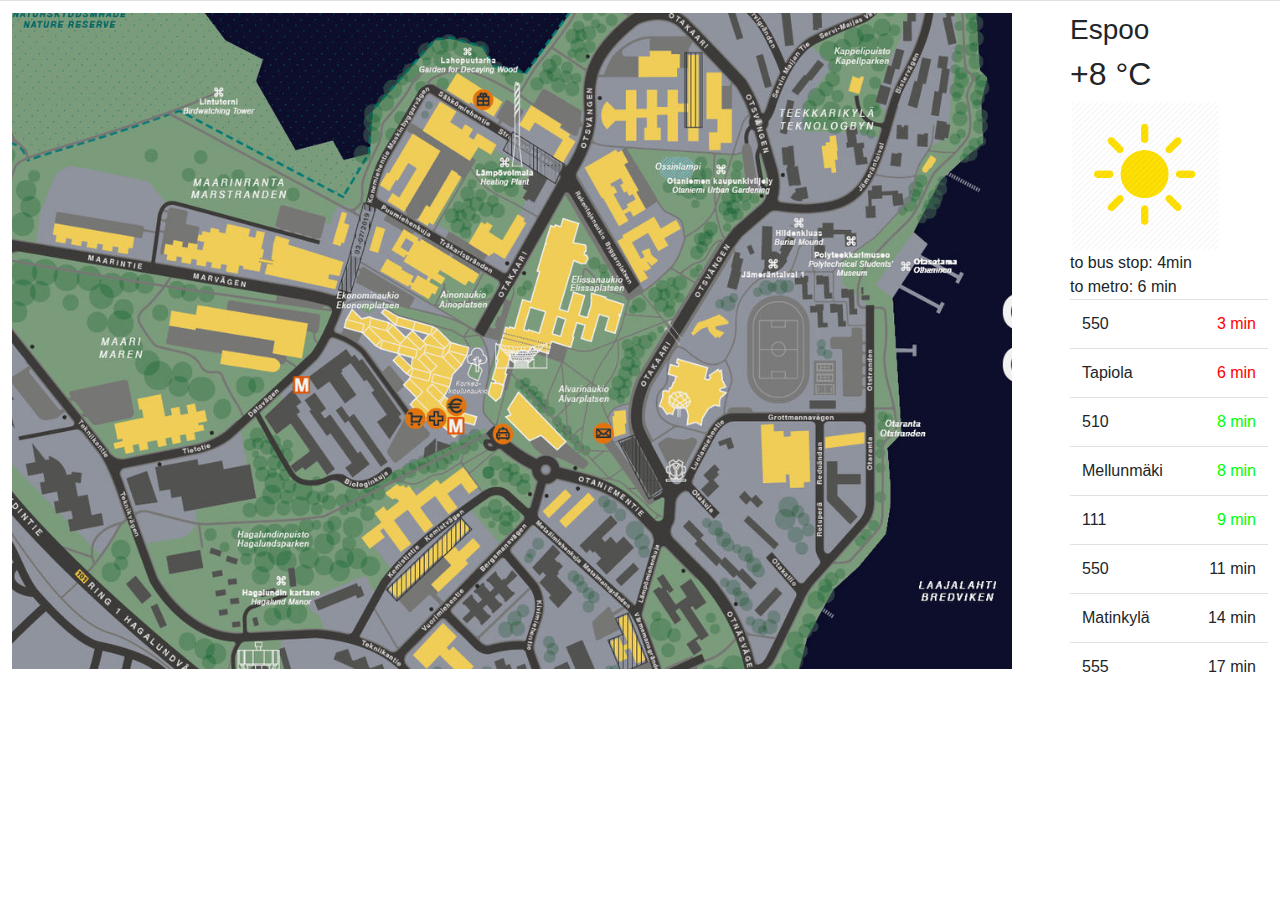
==== index.html @ c771f23b "added real schedules" ====
<!DOCTYPE html>
<html>
	<head>
    <meta chraset="utf8" />
    <title>Smart Signage</title>
    <script src="https://code.jquery.com/jquery-3.3.1.slim.min.js" integrity="sha384-q8i/X+965DzO0rT7abK41JStQIAqVgRVzpbzo5smXKp4YfRvH+8abtTE1Pi6jizo" crossorigin="anonymous"></script>
    <script src="https://cdnjs.cloudflare.com/ajax/libs/popper.js/1.14.7/umd/popper.min.js" integrity="sha384-UO2eT0CpHqdSJQ6hJty5KVphtPhzWj9WO1clHTMGa3JDZwrnQq4sF86dIHNDz0W1" crossorigin="anonymous"></script>
    <script src="js/bootstrap.js"></script>
    <script src="script.js"></script>
    <link rel="stylesheet" type="text/css" href="css/bootstrap.css">
    <link rel="stylesheet" type="text/css" href="style.css">
    </head>
    <body>
    <table id="table1" class="table" style="display:block">
      <tr>
      <td class="main" width="85%">
      <img src="campusmap.png" width="1000px" height="auto" />
      </td>
      <td width="15%">
        <div class="weather">
        <h3>Espoo</h3>
        <h2><nobr>+8 &deg;C</nobr></h2>
        <img src="sun.png" width="150px" height="auto" />
      
        </div>
        <div class="transport">
        <nobr>to bus stop: 4min</nobr><br />
        <nobr>to metro: 6 min</nobr><br />
        <table class="bus" width="100%">
		<tr width="100%">
        <td class="route">550</td>
        <td class="time red">3 min</td>
        </tr>
		<tr>
        <td class="route">Tapiola</td>
        <td class="time red">6 min</td>
        </tr>
		<tr>
        <td class="route">510</td>
        <td class="time green">8 min</td>
        </tr>
		<tr>
        <td class="route">Mellunmäki</td>
        <td class="time green">8 min</td>
        </tr>
		<tr width="100%">
        <td class="route">111</td>
        <td class="time green">9 min</td>
        </tr>
		<tr>
        <td class="route">550</td>
        <td class="time">11 min</td>
        </tr>
		<tr>
        <td class="route">Matinkylä</td>
        <td class="time">14 min</td>
        </tr>
		<tr>
        <td class="route">555</td>
        <td class="time">17 min</td>
        </tr>
        </table>
        </div>
      </td>
      </tr>
    </table>
    


    <table id="table2" class="table" style="display:none">
      <tr>
      <td class="main" width="85%">
      
      </td>
      <td width="15%">
        <div class="weather">
        <h3>Espoo</h3>
        <h2><nobr>+7 &deg;C</nobr></h2>
        <img src="sun.png" width="150px" height="auto" />
      
        </div>
        <div class="transport">
        <nobr>to bus stop: 4min</nobr><br />
        <nobr>to metro: 6 min</nobr><br />
        <table class="bus" width="100%">
		<tr width="100%">
        <td class="route">Mellunmäki</td>
        <td class="time red">5 min</td>
        </tr>
		<tr>
        <td class="route">550</td>
        <td class="time green">6 min</td>
        </tr>
		<tr>
        <td class="route">Matinkylä</td>
        <td class="time green">8 min</td>
        </tr>
		<tr>
        <td class="route">510</td>
        <td class="time green">9 min</td>
        </tr>
		<tr width="100%">
        <td class="route">Mellunmäki</td>
        <td class="time green">11 min</td>
        </tr>
		<tr>
        <td class="route">Matinkylä</td>
        <td class="time green">11 min</td>
        </tr>
		<tr>
        <td class="route">552</td>
        <td class="time">14 min</td>
        </tr>
		<tr>
        <td class="route">111</td>
        <td class="time">16 min</td>
        </tr>
        </table>
        </div>
      </td>
      </tr>
    </table>
    


    <table id="table3" class="table" style="display:none">
      <tr>
      <td class="main" width="85%">
      
      </td>
      <td width="15%">
        <div class="weather">
        <h3>Espoo</h3>
        <h2><nobr>+9 &deg;C</nobr></h2>
        <img src="sun.png" width="150px" height="auto" />
      
        </div>
        <div class="transport">
        <nobr>to bus stop: 4min</nobr><br />
        <nobr>to metro: 6 min</nobr><br />
        <table class="bus" width="100%">
		<tr width="100%">
        <td class="route">Vuosaari</td>
        <td class="time red">5 min</td>
        </tr>
		<tr>
        <td class="route">555</td>
        <td class="time red">5 min</td>
        </tr>
		<tr>
        <td class="route">550</td>
        <td class="time green">6 min</td>
        </tr>
		<tr>
        <td class="route">Mellunmäki</td>
        <td class="time green">8 min</td>
        </tr>
		<tr width="100%">
        <td class="route">Matinkylä</td>
        <td class="time green">8 min</td>
        </tr>
		<tr>
        <td class="route">510</td>
        <td class="time green">9 min</td>
        </tr>
		<tr>
        <td class="route">111</td>
        <td class="time">12 min</td>
        </tr>
		<tr>
        <td class="route">550</td>
        <td class="time">15 min</td>
        </tr>
        </table>
        </div>
      </td>
      </tr>
    </table>
    


    </body>
</html>
---- style.css ----
body
{

}

.main
{
width: 85%;
}

.weather
{
width: 15%;
}

.transport
{
width: 15%;
}

.table
{
width: 100%;
}
/*
#table1
{
display: block;
}

#table2
{
display: none;
}

#table3
{
display: none;
}*/

.route
{
width: 50%;
text-align: left;
}

.time
{
width: 50%;
text-align: right;
}

.bus
{
width: 198px;
}

.green /* go now */
{
color: #00ff00;
}

.grey /* no chance */
{
color: #666666;
}

.red /* you may try */
{
color: #ff0000;
}
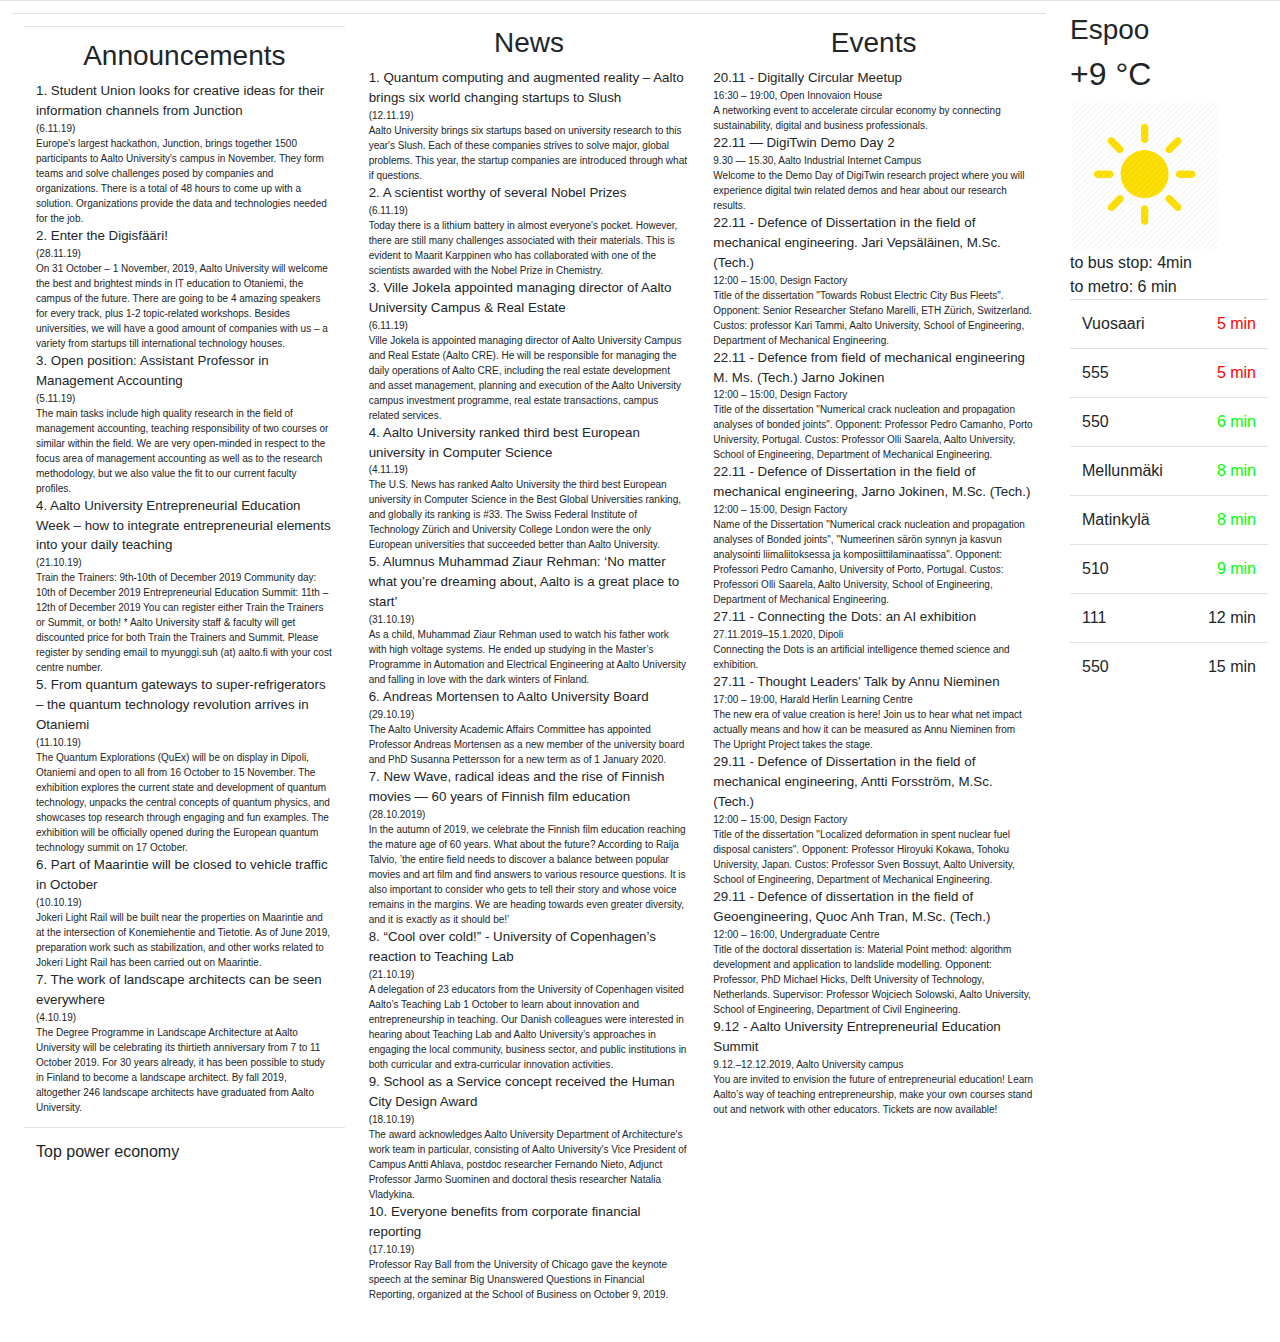
==== commit fb8d70c2: "added news etc to html" ====
--- a/index.html
+++ b/index.html
@@ -70,7 +70,18 @@
     <table id="table2" class="table" style="display:none">
       <tr>
       <td class="main" width="85%">
-      
+      <table>
+      <tr><td width="100%">
+      Dashboard<br/><br/><br/><br/><br/><br/><br/><br/><br/><br/><br/><br/><br/><br/><br/><br/><br/><br/><br/><br/>
+      </td></tr>
+      <tr><td width="33%">
+      Exchanging stuff
+      </td><td width="33%">
+      Lost/founds
+      </td><td width="34%">
+      Travellng together/entertaiment
+      </td></tr>
+      </table>
       </td>
       <td width="15%">
         <div class="weather">
@@ -126,7 +137,161 @@
     <table id="table3" class="table" style="display:none">
       <tr>
       <td class="main" width="85%">
-      
+      <table>
+      <tr><td width="33%">
+      <table><tr><td>
+      <center><h3>Announcements</h3></center>
+      <p class="news_title">1. Student Union looks for creative ideas for their information channels from Junction</p>
+<p class="news_date">(6.11.19)</p>
+
+<p class="news_content">Europe's largest hackathon, Junction, brings together 1500 participants to Aalto University's campus in November. They form teams and solve challenges posed by companies and organizations. There is a total of 48 hours to come up with a solution. Organizations provide the data and technologies needed for the job.</p>
+
+<p class="news_title">2. Enter the Digisfääri!</p>
+<p class="news_date">(28.11.19)</p>
+
+<p class="news_content">On 31 October – 1 November, 2019, Aalto University will welcome the best and brightest minds in IT education to Otaniemi, the campus of the future. There are going to be 4 amazing speakers for every track, plus 1-2 topic-related workshops. Besides universities, we will have a good amount of companies with us – a variety from startups till international technology houses.</p>
+
+<p class="news_title">3. Open position: Assistant Professor in Management Accounting</p>
+<p class="news_date">(5.11.19)</p>
+
+<p class="news_content">The main tasks include high quality research in the field of management accounting, teaching responsibility of two courses or similar within the field. We are very open-minded in respect to the focus area of management accounting as well as to the research methodology, but we also value the fit to our current faculty profiles.</p>
+
+<p class="news_title">4. Aalto University Entrepreneurial Education Week – how to integrate entrepreneurial elements into your daily teaching</p>
+<p class="news_date">(21.10.19)</p>
+
+<p class="news_content">Train the Trainers: 9th-10th of December 2019
+Community day: 10th of December 2019
+Entrepreneurial Education Summit: 11th – 12th of December 2019
+You can register either Train the Trainers or Summit, or both!
+* Aalto University staff & faculty will get discounted price for both Train the Trainers and Summit. Please register by sending email to myunggi.suh (at) aalto.fi with your cost centre number.</p>
+
+<p class="news_title">5. From quantum gateways to super-refrigerators – the quantum technology revolution arrives in Otaniemi</p>
+<p class="news_date">(11.10.19)</p>
+
+<p class="news_content">The Quantum Explorations (QuEx) will be on display in Dipoli, Otaniemi and open to all from 16 October to 15 November. The exhibition explores the current state and development of quantum technology, unpacks the central concepts of quantum physics, and showcases top research through engaging and fun examples. The exhibition will be officially opened during the European quantum technology summit on 17 October.</p>
+
+<p class="news_title">6. Part of Maarintie will be closed to vehicle traffic in October</p>
+<p class="news_date">(10.10.19)</p>
+
+<p class="news_content">Jokeri Light Rail will be built near the properties on Maarintie and at the intersection of Konemiehentie and Tietotie. As of June 2019, preparation work such as stabilization, and other works related to Jokeri Light Rail has been carried out on Maarintie.</p>
+
+<p class="news_title">7. The work of landscape architects can be seen everywhere</p>
+<p class="news_date">(4.10.19)</p>
+
+<p class="news_content"> The Degree Programme in Landscape Architecture at Aalto University will be celebrating its thirtieth anniversary from 7 to 11 October 2019. For 30 years already, it has been possible to study in Finland to become a landscape architect. By fall 2019, altogether 246 landscape architects have graduated from Aalto University.</p>
+
+      </td></tr><tr><td>
+      Top power economy
+      </td></tr></table>
+      </td><td width="33%">
+      <center><h3>News</h3></center>
+<p class="news_title">1. Quantum computing and augmented reality – Aalto brings six world changing startups to Slush</p>
+<p class="news_date">(12.11.19)</p>
+
+<p class="news_content">Aalto University brings six startups based on university research to this year's Slush. Each of these companies strives to solve major, global problems. This year, the startup companies are introduced through what if questions.</p>
+
+<p class="news_title">2. A scientist worthy of several Nobel Prizes</p>
+<p class="news_date">(6.11.19)</p>
+
+<p class="news_content">Today there is a lithium battery in almost everyone's pocket. However, there are still many challenges associated with their materials. This is evident to Maarit Karppinen who has collaborated with one of the scientists awarded with the Nobel Prize in Chemistry.</p>
+
+<p class="news_title">3. Ville Jokela appointed managing director of Aalto University Campus & Real Estate</p>
+<p class="news_date">(6.11.19)</p>
+
+<p class="news_content">Ville Jokela is appointed managing director of Aalto University Campus and Real Estate (Aalto CRE). He will be responsible for managing the daily operations of Aalto CRE, including the real estate development and asset management, planning and execution of the Aalto University campus investment programme, real estate transactions, campus related services.</p>
+
+<p class="news_title">4. Aalto University ranked third best European university in Computer Science</p>
+<p class="news_date">(4.11.19)</p>
+
+<p class="news_content">The U.S. News has ranked Aalto University the third best European university in Computer Science in the Best Global Universities ranking, and globally its ranking is #33. The Swiss Federal Institute of Technology Zürich and University College London were the only European universities that succeeded better than Aalto University.</p>
+
+<p class="news_title">5. Alumnus Muhammad Ziaur Rehman: ‘No matter what you’re dreaming about, Aalto is a great place to start’</p>
+<p class="news_date">(31.10.19)</p>
+
+<p class="news_content">As a child, Muhammad Ziaur Rehman used to watch his father work with high voltage systems. He ended up studying in the Master’s Programme in Automation and Electrical Engineering at Aalto University and falling in love with the dark winters of Finland.</p>
+
+<p class="news_title">6. Andreas Mortensen to Aalto University Board</p>
+<p class="news_date">(29.10.19)</p>
+
+<p class="news_content">The Aalto University Academic Affairs Committee has appointed Professor Andreas Mortensen as a new member of the university board and PhD Susanna Pettersson for a new term as of 1 January 2020.</p>
+
+<p class="news_title">7. New Wave, radical ideas and the rise of Finnish movies — 60 years of Finnish film education</p>
+<p class="news_date">(28.10.2019)</p>
+
+<p class="news_content">In the autumn of 2019, we celebrate the Finnish film education reaching the mature age of 60 years. What about the future? According to Raija Talvio, ’the entire field needs to discover a balance between popular movies and art film and find answers to various resource questions. It is also important to consider who gets to tell their story and whose voice remains in the margins. We are heading towards even greater diversity, and it is exactly as it should be!’</p>
+
+<p class="news_title">8. “Cool over cold!” - University of Copenhagen’s reaction to Teaching Lab</p>
+<p class="news_date">(21.10.19)</p>
+
+<p class="news_content">A delegation of 23 educators from the University of Copenhagen visited Aalto’s Teaching Lab 1 October to learn about innovation and entrepreneurship in teaching. Our Danish colleagues were interested in hearing about Teaching Lab and Aalto University’s approaches in engaging the local community, business sector, and public institutions in both curricular and extra-curricular innovation activities.</p>
+
+<p class="news_title">9. School as a Service concept received the Human City Design Award</p>
+<p class="news_date">(18.10.19)</p>
+
+<p class="news_content">The award acknowledges Aalto University Department of Architecture's work team in particular, consisting of Aalto University's Vice President of Campus Antti Ahlava, postdoc researcher Fernando Nieto, Adjunct Professor Jarmo Suominen and doctoral thesis researcher Natalia Vladykina.</p>
+
+<p class="news_title">10. Everyone benefits from corporate financial reporting</p>
+<p class="news_date">(17.10.19)</p>
+
+<p class="news_content">Professor Ray Ball from the University of Chicago gave the keynote speech at the seminar Big Unanswered Questions in Financial Reporting, organized at the School of Business on October 9, 2019.</p>
+
+      </td><td width="33%">
+      <center><h3>Events</h3></center>
+      
+      
+      <p class="news_title">20.11 - Digitally Circular Meetup</p>
+<p class="news_date">16:30 – 19:00, Open Innovaion House</p>
+
+<p class="news_content">A networking event to accelerate circular economy by connecting sustainability, digital and business professionals.</p>
+
+<p class="news_title">22.11 — DigiTwin Demo Day 2</p>
+<p class="news_date">9.30 — 15.30, Aalto Industrial Internet Campus</p>
+
+<p class="news_content">Welcome to the Demo Day of DigiTwin research project where you will experience digital twin related demos and hear about our research results.</p>
+
+<p class="news_title">22.11 - Defence of Dissertation in the field of mechanical engineering. Jari Vepsäläinen, M.Sc. (Tech.)</p>
+<p class="news_date">12:00 – 15:00, Design Factory</p>
+
+<p class="news_content">Title of  the dissertation "Towards Robust Electric City Bus Fleets". Opponent: Senior Researcher Stefano Marelli, ETH Zürich, Switzerland. Custos: professor Kari Tammi, Aalto University, School of Engineering, Department of Mechanical Engineering.</p>
+
+<p class="news_title">22.11 - Defence from field of mechanical engineering M. Ms. (Tech.) Jarno Jokinen</p>
+<p class="news_date">12:00 – 15:00, Design Factory</p>
+
+<p class="news_content">Title of  the dissertation "Numerical crack nucleation and propagation analyses of bonded joints". Opponent: Professor Pedro Camanho, Porto University, Portugal. Custos: Professor Olli Saarela, Aalto University, School of Engineering, Department of Mechanical Engineering.</p>
+
+<p class="news_title">22.11 - Defence of Dissertation in the field of mechanical engineering, Jarno Jokinen, M.Sc. (Tech.)</p>
+<p class="news_date">12:00 – 15:00, Design Factory</p>
+
+<p class="news_content">Name of the Dissertation "Numerical crack nucleation and propagation analyses of Bonded joints", "Numeerinen särön synnyn ja kasvun analysointi liimaliitoksessa ja komposiittilaminaatissa". Opponent: Professori Pedro Camanho, University of Porto, Portugal. Custos:  Professori Olli Saarela, Aalto University,  School of Engineering, Department of Mechanical Engineering.</p>
+
+<p class="news_title">27.11 - Connecting the Dots: an AI exhibition</p>
+<p class="news_date">27.11.2019–15.1.2020, Dipoli</p>
+
+<p class="news_content">Connecting the Dots is an artificial intelligence themed science and exhibition.</p>
+
+<p class="news_title">27.11 - Thought Leaders’ Talk by Annu Nieminen</p>
+<p class="news_date">17:00 – 19:00, Harald Herlin Learning Centre</p>
+
+<p class="news_content">The new era of value creation is here! Join us to hear what net impact actually means and how it can be measured as Annu Nieminen from The Upright Project takes the stage.</p>
+
+<p class="news_title">29.11 - Defence of Dissertation in the field of mechanical engineering, Antti Forsström, M.Sc. (Tech.)</p>
+<p class="news_date">12:00 – 15:00, Design Factory</p>
+
+<p class="news_content">Title of the dissertation "Localized deformation in spent nuclear fuel disposal canisters". Opponent: Professor Hiroyuki Kokawa, Tohoku University, Japan. Custos: Professor Sven Bossuyt, Aalto University, School of Engineering, Department of Mechanical Engineering.</p>
+
+<p class="news_title">29.11 - Defence of dissertation in the field of Geoengineering, Quoc Anh Tran, M.Sc. (Tech.)</p>
+<p class="news_date">12:00 – 16:00, Undergraduate Centre</p>
+
+<p class="news_content">Title of the doctoral dissertation is: Material Point method: algorithm development and application to landslide modelling. Opponent: Professor, PhD Michael Hicks, Delft University of Technology, Netherlands. Supervisor: Professor Wojciech Solowski, Aalto University, School of Engineering, Department of Civil Engineering.</p>
+
+<p class="news_title">9.12 - Aalto University Entrepreneurial Education Summit</p>
+<p class="news_date">9.12.–12.12.2019, Aalto University campus</p>
+
+<p class="news_content">You are invited to envision the future of entrepreneurial education! Learn Aalto’s way of teaching entrepreneurship, make your own courses stand out and network with other educators.
+Tickets are now available!</p>
+      
+      
+      </td></tr></table>
       </td>
       <td width="15%">
         <div class="weather">
@@ -178,6 +343,6 @@
     </table>
     
 
-
+<script>change();change();</script>
     </body>
 </html>
--- a/style.css
+++ b/style.css
@@ -70,3 +70,20 @@
 color: #ff0000;
 }
 
+.news_title
+{
+font-size: smaller;
+margin: 0;
+}
+
+.news_date
+{
+font-size: x-small;
+margin: 0;
+}
+
+.news_content
+{
+font-size: x-small;
+margin: 0;
+}
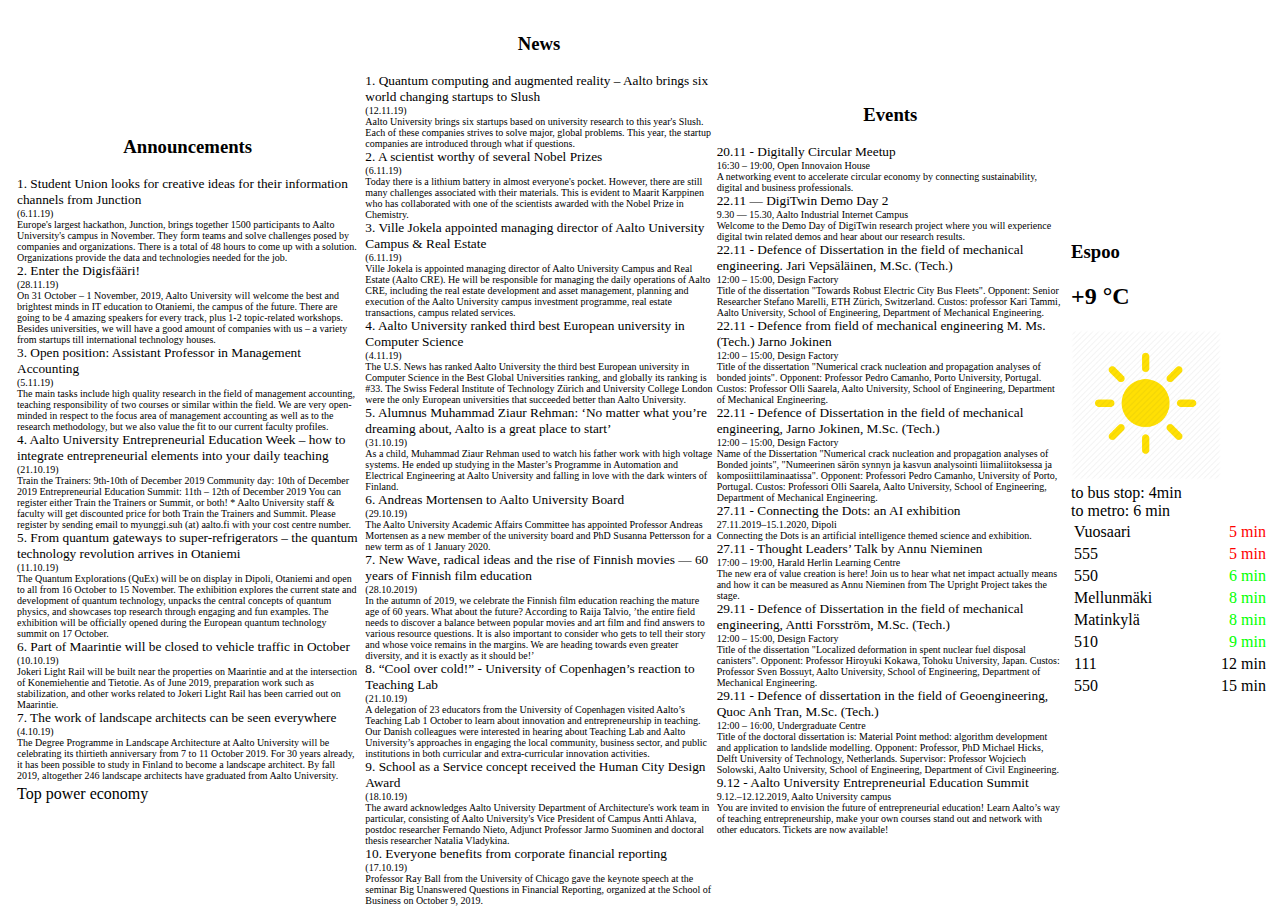
==== commit 01992728: "removed bootstrap" ====
--- a/index.html
+++ b/index.html
@@ -3,11 +3,7 @@
 	<head>
     <meta chraset="utf8" />
     <title>Smart Signage</title>
-    <script src="https://code.jquery.com/jquery-3.3.1.slim.min.js" integrity="sha384-q8i/X+965DzO0rT7abK41JStQIAqVgRVzpbzo5smXKp4YfRvH+8abtTE1Pi6jizo" crossorigin="anonymous"></script>
-    <script src="https://cdnjs.cloudflare.com/ajax/libs/popper.js/1.14.7/umd/popper.min.js" integrity="sha384-UO2eT0CpHqdSJQ6hJty5KVphtPhzWj9WO1clHTMGa3JDZwrnQq4sF86dIHNDz0W1" crossorigin="anonymous"></script>
-    <script src="js/bootstrap.js"></script>
     <script src="script.js"></script>
-    <link rel="stylesheet" type="text/css" href="css/bootstrap.css">
     <link rel="stylesheet" type="text/css" href="style.css">
     </head>
     <body>
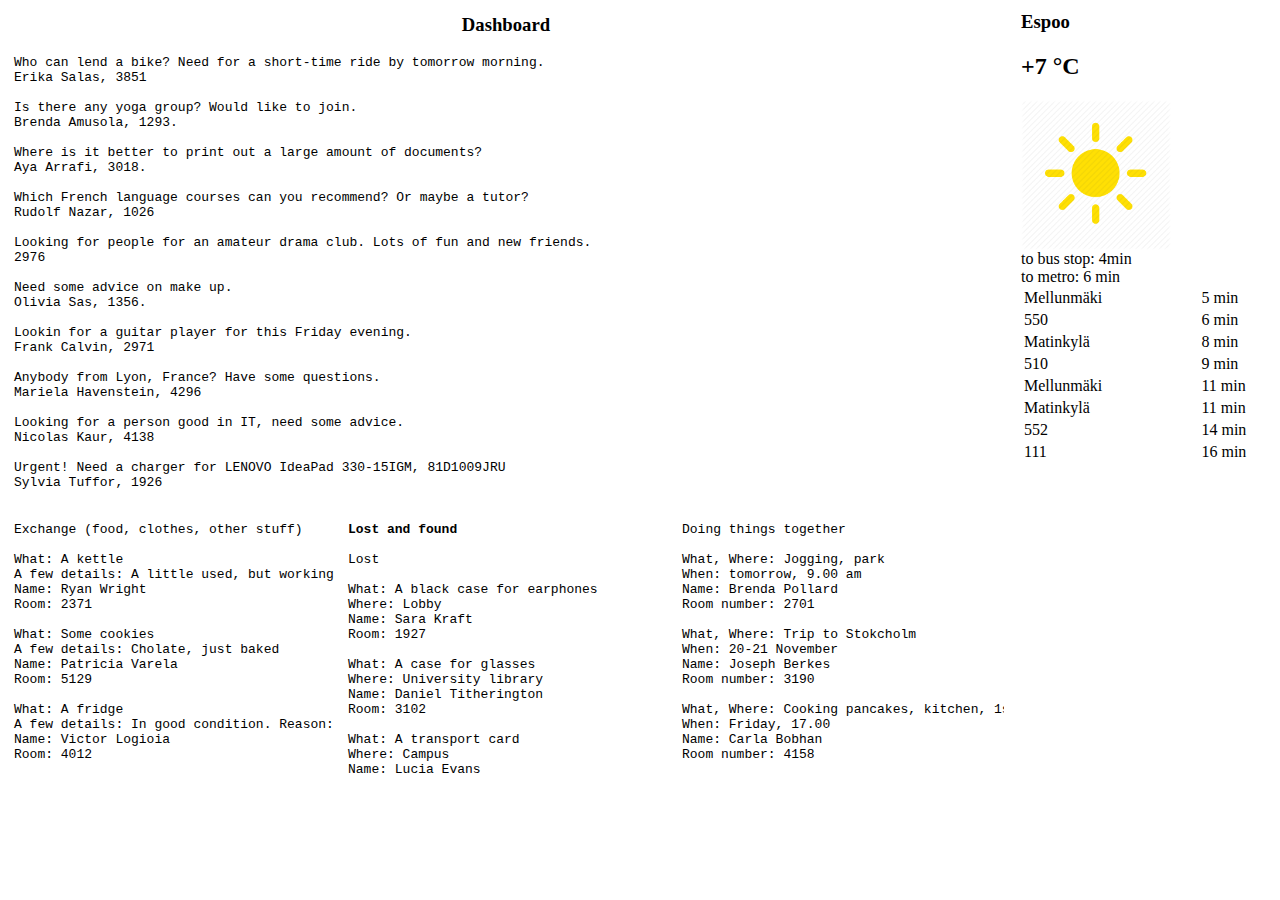
==== commit 68ac8779: "splited to different html" ====
--- a/index.html
+++ b/index.html
@@ -13,50 +13,7 @@
       <img src="campusmap.png" width="1000px" height="auto" />
       </td>
       <td width="15%">
-        <div class="weather">
-        <h3>Espoo</h3>
-        <h2><nobr>+8 &deg;C</nobr></h2>
-        <img src="sun.png" width="150px" height="auto" />
-      
-        </div>
-        <div class="transport">
-        <nobr>to bus stop: 4min</nobr><br />
-        <nobr>to metro: 6 min</nobr><br />
-        <table class="bus" width="100%">
-		<tr width="100%">
-        <td class="route">550</td>
-        <td class="time red">3 min</td>
-        </tr>
-		<tr>
-        <td class="route">Tapiola</td>
-        <td class="time red">6 min</td>
-        </tr>
-		<tr>
-        <td class="route">510</td>
-        <td class="time green">8 min</td>
-        </tr>
-		<tr>
-        <td class="route">Mellunmäki</td>
-        <td class="time green">8 min</td>
-        </tr>
-		<tr width="100%">
-        <td class="route">111</td>
-        <td class="time green">9 min</td>
-        </tr>
-		<tr>
-        <td class="route">550</td>
-        <td class="time">11 min</td>
-        </tr>
-		<tr>
-        <td class="route">Matinkylä</td>
-        <td class="time">14 min</td>
-        </tr>
-		<tr>
-        <td class="route">555</td>
-        <td class="time">17 min</td>
-        </tr>
-        </table>
-        </div>
+      <iframe src="right1.html" width="300px" height="760px"></iframe>
       </td>
       </tr>
     </table>
@@ -67,63 +24,21 @@
       <tr>
       <td class="main" width="85%">
       <table>
-      <tr><td width="100%">
-      Dashboard<br/><br/><br/><br/><br/><br/><br/><br/><br/><br/><br/><br/><br/><br/><br/><br/><br/><br/><br/><br/>
+      <tr><td width="100%" colspan="3">
+	  <iframe src="dashboard.html" width="1000px" height="500px"></iframe>
+
       </td></tr>
       <tr><td width="33%">
-      Exchanging stuff
+      <iframe src="exchange.html" width="330px" height="260px"></iframe>
       </td><td width="33%">
-      Lost/founds
+      <iframe src="lostfound.html" width="330px" height="260px"></iframe>
       </td><td width="34%">
-      Travellng together/entertaiment
+      <iframe src="together.html" width="330px" height="260px"></iframe>
       </td></tr>
       </table>
       </td>
       <td width="15%">
-        <div class="weather">
-        <h3>Espoo</h3>
-        <h2><nobr>+7 &deg;C</nobr></h2>
-        <img src="sun.png" width="150px" height="auto" />
-      
-        </div>
-        <div class="transport">
-        <nobr>to bus stop: 4min</nobr><br />
-        <nobr>to metro: 6 min</nobr><br />
-        <table class="bus" width="100%">
-		<tr width="100%">
-        <td class="route">Mellunmäki</td>
-        <td class="time red">5 min</td>
-        </tr>
-		<tr>
-        <td class="route">550</td>
-        <td class="time green">6 min</td>
-        </tr>
-		<tr>
-        <td class="route">Matinkylä</td>
-        <td class="time green">8 min</td>
-        </tr>
-		<tr>
-        <td class="route">510</td>
-        <td class="time green">9 min</td>
-        </tr>
-		<tr width="100%">
-        <td class="route">Mellunmäki</td>
-        <td class="time green">11 min</td>
-        </tr>
-		<tr>
-        <td class="route">Matinkylä</td>
-        <td class="time green">11 min</td>
-        </tr>
-		<tr>
-        <td class="route">552</td>
-        <td class="time">14 min</td>
-        </tr>
-		<tr>
-        <td class="route">111</td>
-        <td class="time">16 min</td>
-        </tr>
-        </table>
-        </div>
+      <iframe src="right2.html" width="300px" height="760px"></iframe>
       </td>
       </tr>
     </table>
@@ -136,209 +51,28 @@
       <table>
       <tr><td width="33%">
       <table><tr><td>
-      <center><h3>Announcements</h3></center>
-      <p class="news_title">1. Student Union looks for creative ideas for their information channels from Junction</p>
-<p class="news_date">(6.11.19)</p>
-
-<p class="news_content">Europe's largest hackathon, Junction, brings together 1500 participants to Aalto University's campus in November. They form teams and solve challenges posed by companies and organizations. There is a total of 48 hours to come up with a solution. Organizations provide the data and technologies needed for the job.</p>
-
-<p class="news_title">2. Enter the Digisfääri!</p>
-<p class="news_date">(28.11.19)</p>
-
-<p class="news_content">On 31 October – 1 November, 2019, Aalto University will welcome the best and brightest minds in IT education to Otaniemi, the campus of the future. There are going to be 4 amazing speakers for every track, plus 1-2 topic-related workshops. Besides universities, we will have a good amount of companies with us – a variety from startups till international technology houses.</p>
-
-<p class="news_title">3. Open position: Assistant Professor in Management Accounting</p>
-<p class="news_date">(5.11.19)</p>
-
-<p class="news_content">The main tasks include high quality research in the field of management accounting, teaching responsibility of two courses or similar within the field. We are very open-minded in respect to the focus area of management accounting as well as to the research methodology, but we also value the fit to our current faculty profiles.</p>
-
-<p class="news_title">4. Aalto University Entrepreneurial Education Week – how to integrate entrepreneurial elements into your daily teaching</p>
-<p class="news_date">(21.10.19)</p>
-
-<p class="news_content">Train the Trainers: 9th-10th of December 2019
-Community day: 10th of December 2019
-Entrepreneurial Education Summit: 11th – 12th of December 2019
-You can register either Train the Trainers or Summit, or both!
-* Aalto University staff & faculty will get discounted price for both Train the Trainers and Summit. Please register by sending email to myunggi.suh (at) aalto.fi with your cost centre number.</p>
-
-<p class="news_title">5. From quantum gateways to super-refrigerators – the quantum technology revolution arrives in Otaniemi</p>
-<p class="news_date">(11.10.19)</p>
-
-<p class="news_content">The Quantum Explorations (QuEx) will be on display in Dipoli, Otaniemi and open to all from 16 October to 15 November. The exhibition explores the current state and development of quantum technology, unpacks the central concepts of quantum physics, and showcases top research through engaging and fun examples. The exhibition will be officially opened during the European quantum technology summit on 17 October.</p>
-
-<p class="news_title">6. Part of Maarintie will be closed to vehicle traffic in October</p>
-<p class="news_date">(10.10.19)</p>
-
-<p class="news_content">Jokeri Light Rail will be built near the properties on Maarintie and at the intersection of Konemiehentie and Tietotie. As of June 2019, preparation work such as stabilization, and other works related to Jokeri Light Rail has been carried out on Maarintie.</p>
-
-<p class="news_title">7. The work of landscape architects can be seen everywhere</p>
-<p class="news_date">(4.10.19)</p>
-
-<p class="news_content"> The Degree Programme in Landscape Architecture at Aalto University will be celebrating its thirtieth anniversary from 7 to 11 October 2019. For 30 years already, it has been possible to study in Finland to become a landscape architect. By fall 2019, altogether 246 landscape architects have graduated from Aalto University.</p>
+      <iframe src="announcements.html" width="330px" height="560px"></iframe>
 
       </td></tr><tr><td>
       Top power economy
       </td></tr></table>
       </td><td width="33%">
-      <center><h3>News</h3></center>
-<p class="news_title">1. Quantum computing and augmented reality – Aalto brings six world changing startups to Slush</p>
-<p class="news_date">(12.11.19)</p>
-
-<p class="news_content">Aalto University brings six startups based on university research to this year's Slush. Each of these companies strives to solve major, global problems. This year, the startup companies are introduced through what if questions.</p>
-
-<p class="news_title">2. A scientist worthy of several Nobel Prizes</p>
-<p class="news_date">(6.11.19)</p>
-
-<p class="news_content">Today there is a lithium battery in almost everyone's pocket. However, there are still many challenges associated with their materials. This is evident to Maarit Karppinen who has collaborated with one of the scientists awarded with the Nobel Prize in Chemistry.</p>
-
-<p class="news_title">3. Ville Jokela appointed managing director of Aalto University Campus & Real Estate</p>
-<p class="news_date">(6.11.19)</p>
-
-<p class="news_content">Ville Jokela is appointed managing director of Aalto University Campus and Real Estate (Aalto CRE). He will be responsible for managing the daily operations of Aalto CRE, including the real estate development and asset management, planning and execution of the Aalto University campus investment programme, real estate transactions, campus related services.</p>
-
-<p class="news_title">4. Aalto University ranked third best European university in Computer Science</p>
-<p class="news_date">(4.11.19)</p>
-
-<p class="news_content">The U.S. News has ranked Aalto University the third best European university in Computer Science in the Best Global Universities ranking, and globally its ranking is #33. The Swiss Federal Institute of Technology Zürich and University College London were the only European universities that succeeded better than Aalto University.</p>
-
-<p class="news_title">5. Alumnus Muhammad Ziaur Rehman: ‘No matter what you’re dreaming about, Aalto is a great place to start’</p>
-<p class="news_date">(31.10.19)</p>
-
-<p class="news_content">As a child, Muhammad Ziaur Rehman used to watch his father work with high voltage systems. He ended up studying in the Master’s Programme in Automation and Electrical Engineering at Aalto University and falling in love with the dark winters of Finland.</p>
-
-<p class="news_title">6. Andreas Mortensen to Aalto University Board</p>
-<p class="news_date">(29.10.19)</p>
-
-<p class="news_content">The Aalto University Academic Affairs Committee has appointed Professor Andreas Mortensen as a new member of the university board and PhD Susanna Pettersson for a new term as of 1 January 2020.</p>
-
-<p class="news_title">7. New Wave, radical ideas and the rise of Finnish movies — 60 years of Finnish film education</p>
-<p class="news_date">(28.10.2019)</p>
-
-<p class="news_content">In the autumn of 2019, we celebrate the Finnish film education reaching the mature age of 60 years. What about the future? According to Raija Talvio, ’the entire field needs to discover a balance between popular movies and art film and find answers to various resource questions. It is also important to consider who gets to tell their story and whose voice remains in the margins. We are heading towards even greater diversity, and it is exactly as it should be!’</p>
-
-<p class="news_title">8. “Cool over cold!” - University of Copenhagen’s reaction to Teaching Lab</p>
-<p class="news_date">(21.10.19)</p>
-
-<p class="news_content">A delegation of 23 educators from the University of Copenhagen visited Aalto’s Teaching Lab 1 October to learn about innovation and entrepreneurship in teaching. Our Danish colleagues were interested in hearing about Teaching Lab and Aalto University’s approaches in engaging the local community, business sector, and public institutions in both curricular and extra-curricular innovation activities.</p>
-
-<p class="news_title">9. School as a Service concept received the Human City Design Award</p>
-<p class="news_date">(18.10.19)</p>
-
-<p class="news_content">The award acknowledges Aalto University Department of Architecture's work team in particular, consisting of Aalto University's Vice President of Campus Antti Ahlava, postdoc researcher Fernando Nieto, Adjunct Professor Jarmo Suominen and doctoral thesis researcher Natalia Vladykina.</p>
-
-<p class="news_title">10. Everyone benefits from corporate financial reporting</p>
-<p class="news_date">(17.10.19)</p>
-
-<p class="news_content">Professor Ray Ball from the University of Chicago gave the keynote speech at the seminar Big Unanswered Questions in Financial Reporting, organized at the School of Business on October 9, 2019.</p>
+      <iframe src="news.html" width="330px" height="760px"></iframe>
 
       </td><td width="33%">
-      <center><h3>Events</h3></center>
-      
-      
-      <p class="news_title">20.11 - Digitally Circular Meetup</p>
-<p class="news_date">16:30 – 19:00, Open Innovaion House</p>
-
-<p class="news_content">A networking event to accelerate circular economy by connecting sustainability, digital and business professionals.</p>
-
-<p class="news_title">22.11 — DigiTwin Demo Day 2</p>
-<p class="news_date">9.30 — 15.30, Aalto Industrial Internet Campus</p>
-
-<p class="news_content">Welcome to the Demo Day of DigiTwin research project where you will experience digital twin related demos and hear about our research results.</p>
-
-<p class="news_title">22.11 - Defence of Dissertation in the field of mechanical engineering. Jari Vepsäläinen, M.Sc. (Tech.)</p>
-<p class="news_date">12:00 – 15:00, Design Factory</p>
-
-<p class="news_content">Title of  the dissertation "Towards Robust Electric City Bus Fleets". Opponent: Senior Researcher Stefano Marelli, ETH Zürich, Switzerland. Custos: professor Kari Tammi, Aalto University, School of Engineering, Department of Mechanical Engineering.</p>
-
-<p class="news_title">22.11 - Defence from field of mechanical engineering M. Ms. (Tech.) Jarno Jokinen</p>
-<p class="news_date">12:00 – 15:00, Design Factory</p>
-
-<p class="news_content">Title of  the dissertation "Numerical crack nucleation and propagation analyses of bonded joints". Opponent: Professor Pedro Camanho, Porto University, Portugal. Custos: Professor Olli Saarela, Aalto University, School of Engineering, Department of Mechanical Engineering.</p>
-
-<p class="news_title">22.11 - Defence of Dissertation in the field of mechanical engineering, Jarno Jokinen, M.Sc. (Tech.)</p>
-<p class="news_date">12:00 – 15:00, Design Factory</p>
-
-<p class="news_content">Name of the Dissertation "Numerical crack nucleation and propagation analyses of Bonded joints", "Numeerinen särön synnyn ja kasvun analysointi liimaliitoksessa ja komposiittilaminaatissa". Opponent: Professori Pedro Camanho, University of Porto, Portugal. Custos:  Professori Olli Saarela, Aalto University,  School of Engineering, Department of Mechanical Engineering.</p>
-
-<p class="news_title">27.11 - Connecting the Dots: an AI exhibition</p>
-<p class="news_date">27.11.2019–15.1.2020, Dipoli</p>
-
-<p class="news_content">Connecting the Dots is an artificial intelligence themed science and exhibition.</p>
-
-<p class="news_title">27.11 - Thought Leaders’ Talk by Annu Nieminen</p>
-<p class="news_date">17:00 – 19:00, Harald Herlin Learning Centre</p>
-
-<p class="news_content">The new era of value creation is here! Join us to hear what net impact actually means and how it can be measured as Annu Nieminen from The Upright Project takes the stage.</p>
-
-<p class="news_title">29.11 - Defence of Dissertation in the field of mechanical engineering, Antti Forsström, M.Sc. (Tech.)</p>
-<p class="news_date">12:00 – 15:00, Design Factory</p>
-
-<p class="news_content">Title of the dissertation "Localized deformation in spent nuclear fuel disposal canisters". Opponent: Professor Hiroyuki Kokawa, Tohoku University, Japan. Custos: Professor Sven Bossuyt, Aalto University, School of Engineering, Department of Mechanical Engineering.</p>
-
-<p class="news_title">29.11 - Defence of dissertation in the field of Geoengineering, Quoc Anh Tran, M.Sc. (Tech.)</p>
-<p class="news_date">12:00 – 16:00, Undergraduate Centre</p>
-
-<p class="news_content">Title of the doctoral dissertation is: Material Point method: algorithm development and application to landslide modelling. Opponent: Professor, PhD Michael Hicks, Delft University of Technology, Netherlands. Supervisor: Professor Wojciech Solowski, Aalto University, School of Engineering, Department of Civil Engineering.</p>
-
-<p class="news_title">9.12 - Aalto University Entrepreneurial Education Summit</p>
-<p class="news_date">9.12.–12.12.2019, Aalto University campus</p>
-
-<p class="news_content">You are invited to envision the future of entrepreneurial education! Learn Aalto’s way of teaching entrepreneurship, make your own courses stand out and network with other educators.
-Tickets are now available!</p>
+      <iframe src="events.html" width="330px" height="760px"></iframe>
       
       
       </td></tr></table>
       </td>
       <td width="15%">
-        <div class="weather">
-        <h3>Espoo</h3>
-        <h2><nobr>+9 &deg;C</nobr></h2>
-        <img src="sun.png" width="150px" height="auto" />
-      
-        </div>
-        <div class="transport">
-        <nobr>to bus stop: 4min</nobr><br />
-        <nobr>to metro: 6 min</nobr><br />
-        <table class="bus" width="100%">
-		<tr width="100%">
-        <td class="route">Vuosaari</td>
-        <td class="time red">5 min</td>
-        </tr>
-		<tr>
-        <td class="route">555</td>
-        <td class="time red">5 min</td>
-        </tr>
-		<tr>
-        <td class="route">550</td>
-        <td class="time green">6 min</td>
-        </tr>
-		<tr>
-        <td class="route">Mellunmäki</td>
-        <td class="time green">8 min</td>
-        </tr>
-		<tr width="100%">
-        <td class="route">Matinkylä</td>
-        <td class="time green">8 min</td>
-        </tr>
-		<tr>
-        <td class="route">510</td>
-        <td class="time green">9 min</td>
-        </tr>
-		<tr>
-        <td class="route">111</td>
-        <td class="time">12 min</td>
-        </tr>
-		<tr>
-        <td class="route">550</td>
-        <td class="time">15 min</td>
-        </tr>
-        </table>
-        </div>
+		<iframe src="right3.html" width="300px" height="760px"></iframe>
+
       </td>
       </tr>
     </table>
     
 
-<script>change();change();</script>
+<script>change();</script>
     </body>
 </html>
--- a/style.css
+++ b/style.css
@@ -1,6 +1,6 @@
 body
 {
-
+margin: 0;
 }
 
 .main
@@ -11,6 +11,7 @@
 .weather
 {
 width: 15%;
+vertical-align: top;
 }
 
 .transport
@@ -87,3 +88,20 @@
 font-size: x-small;
 margin: 0;
 }
+
+pre
+{
+font-size: x-small;
+}
+
+td
+{
+vertical-align: top;
+}
+
+iframe
+{
+border: 0;
+margin: 0;
+padding: 0;
+}
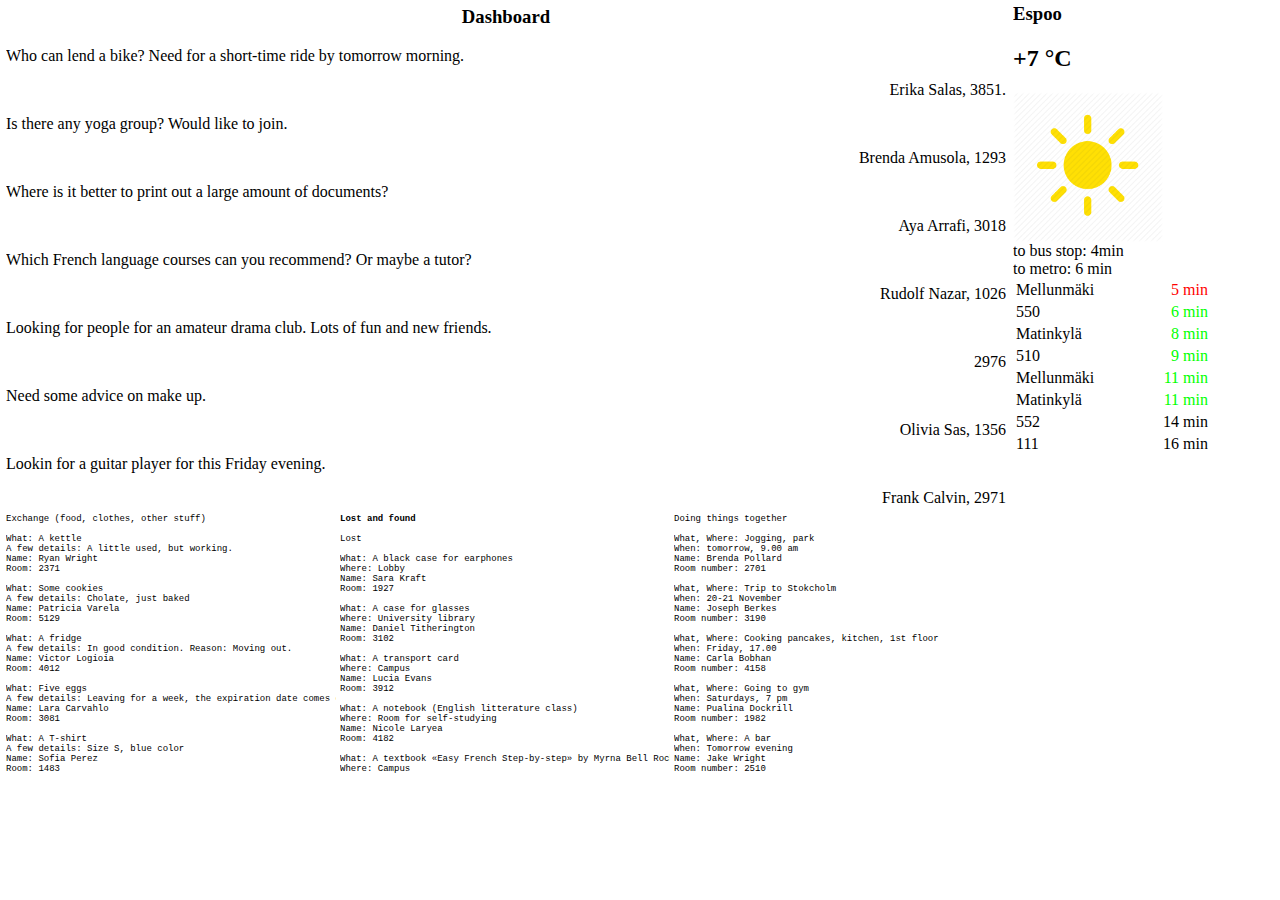
==== commit 6fe6b4aa: "added styles" ====
--- a/index.html
+++ b/index.html
@@ -9,11 +9,11 @@
     <body>
     <table id="table1" class="table" style="display:block">
       <tr>
-      <td class="main" width="85%">
+      <td class="main" width="1050px">
       <img src="campusmap.png" width="1000px" height="auto" />
       </td>
-      <td width="15%">
-      <iframe src="right1.html" width="300px" height="760px"></iframe>
+      <td width="300px">
+      <iframe src="right1.html" width="300px" height="760px" scrolling="no"></iframe>
       </td>
       </tr>
     </table>
@@ -25,20 +25,20 @@
       <td class="main" width="85%">
       <table>
       <tr><td width="100%" colspan="3">
-	  <iframe src="dashboard.html" width="1000px" height="500px"></iframe>
+	  <iframe src="dashboard.html" width="1000px" height="500px" scrolling="no"></iframe>
 
       </td></tr>
       <tr><td width="33%">
-      <iframe src="exchange.html" width="330px" height="260px"></iframe>
+      <iframe src="exchange.html" width="330px" height="260px" scrolling="no"></iframe>
       </td><td width="33%">
-      <iframe src="lostfound.html" width="330px" height="260px"></iframe>
+      <iframe src="lostfound.html" width="330px" height="260px" scrolling="no"></iframe>
       </td><td width="34%">
-      <iframe src="together.html" width="330px" height="260px"></iframe>
+      <iframe src="together.html" width="330px" height="260px" scrolling="no"></iframe>
       </td></tr>
       </table>
       </td>
       <td width="15%">
-      <iframe src="right2.html" width="300px" height="760px"></iframe>
+      <iframe src="right2.html" width="300px" height="760px" scrolling="no"></iframe>
       </td>
       </tr>
     </table>
@@ -51,27 +51,26 @@
       <table>
       <tr><td width="33%">
       <table><tr><td>
-      <iframe src="announcements.html" width="330px" height="560px"></iframe>
+      <iframe src="announcements.html" width="330px" height="560px" scrolling="no"></iframe>
 
       </td></tr><tr><td>
       Top power economy
       </td></tr></table>
       </td><td width="33%">
-      <iframe src="news.html" width="330px" height="760px"></iframe>
+      <iframe src="news.html" width="330px" height="760px" scrolling="no"></iframe>
 
       </td><td width="33%">
-      <iframe src="events.html" width="330px" height="760px"></iframe>
+      <iframe src="events.html" width="330px" height="760px" scrolling="no"></iframe>
       
       
       </td></tr></table>
       </td>
       <td width="15%">
-		<iframe src="right3.html" width="300px" height="760px"></iframe>
+		<iframe src="right3.html" width="300px" height="760px" scrolling="no"></iframe>
 
       </td>
       </tr>
     </table>
-    
 
 <script>change();</script>
     </body>
--- a/style.css
+++ b/style.css
@@ -105,3 +105,8 @@
 margin: 0;
 padding: 0;
 }
+
+.signage
+{
+text-align: right;
+}
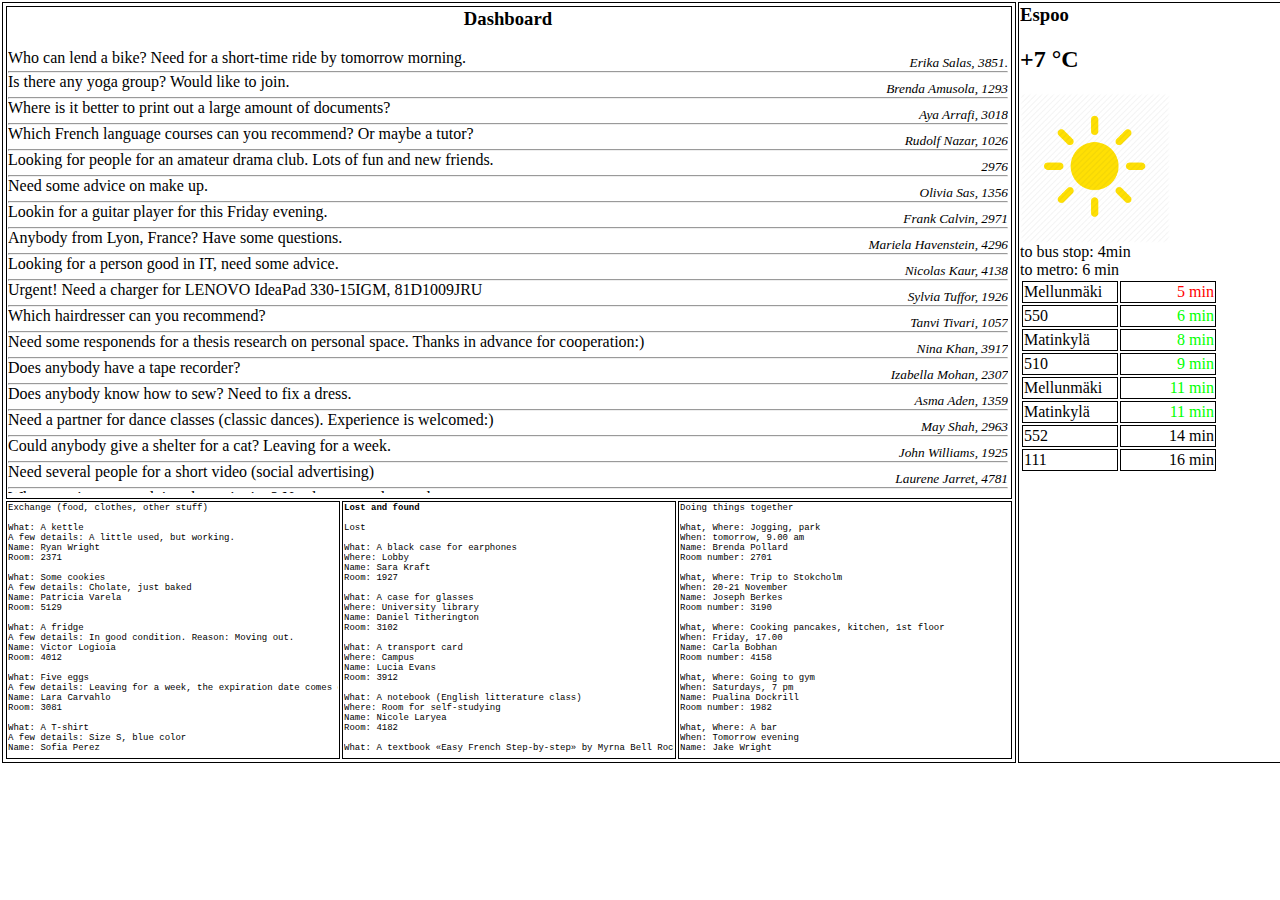
==== commit e263262f: "page size" ====
--- a/index.html
+++ b/index.html
@@ -13,7 +13,7 @@
       <img src="campusmap.png" width="1000px" height="auto" />
       </td>
       <td width="300px">
-      <iframe src="right1.html" width="300px" height="760px" scrolling="no"></iframe>
+      <iframe src="right1.html" width="300px" height="750px" scrolling="no"></iframe>
       </td>
       </tr>
     </table>
@@ -25,20 +25,20 @@
       <td class="main" width="85%">
       <table>
       <tr><td width="100%" colspan="3">
-	  <iframe src="dashboard.html" width="1000px" height="500px" scrolling="no"></iframe>
+	  <iframe src="dashboard.html" width="1000px" height="485px" scrolling="no"></iframe>
 
       </td></tr>
       <tr><td width="33%">
-      <iframe src="exchange.html" width="330px" height="260px" scrolling="no"></iframe>
+      <iframe src="exchange.html" width="330px" height="250px" scrolling="no"></iframe>
       </td><td width="33%">
-      <iframe src="lostfound.html" width="330px" height="260px" scrolling="no"></iframe>
+      <iframe src="lostfound.html" width="330px" height="250px" scrolling="no"></iframe>
       </td><td width="34%">
-      <iframe src="together.html" width="330px" height="260px" scrolling="no"></iframe>
+      <iframe src="together.html" width="330px" height="250px" scrolling="no"></iframe>
       </td></tr>
       </table>
       </td>
       <td width="15%">
-      <iframe src="right2.html" width="300px" height="760px" scrolling="no"></iframe>
+      <iframe src="right2.html" width="300px" height="750px" scrolling="no"></iframe>
       </td>
       </tr>
     </table>
@@ -51,22 +51,22 @@
       <table>
       <tr><td width="33%">
       <table><tr><td>
-      <iframe src="announcements.html" width="330px" height="560px" scrolling="no"></iframe>
+      <iframe src="announcements.html" width="330px" height="535px" scrolling="no"></iframe>
 
       </td></tr><tr><td>
       Top power economy
       </td></tr></table>
       </td><td width="33%">
-      <iframe src="news.html" width="330px" height="760px" scrolling="no"></iframe>
+      <iframe src="news.html" width="330px" height="745px" scrolling="no"></iframe>
 
       </td><td width="33%">
-      <iframe src="events.html" width="330px" height="760px" scrolling="no"></iframe>
+      <iframe src="events.html" width="330px" height="745px" scrolling="no"></iframe>
       
       
       </td></tr></table>
       </td>
       <td width="15%">
-		<iframe src="right3.html" width="300px" height="760px" scrolling="no"></iframe>
+		<iframe src="right3.html" width="300px" height="745px" scrolling="no"></iframe>
 
       </td>
       </tr>
--- a/style.css
+++ b/style.css
@@ -81,6 +81,7 @@
 {
 font-size: x-small;
 margin: 0;
+text-align: right;
 }
 
 .news_content
@@ -109,4 +110,20 @@
 .signage
 {
 text-align: right;
+font-size: smaller;
+font-style: italic;
+/*margin: -5px;*/
+margin-top: -10px;
+margin-bottom: 0px;
+
+
 }
+
+hr
+{
+margin:0;
+}
+td
+{
+ border: 1px solid black;
+}
